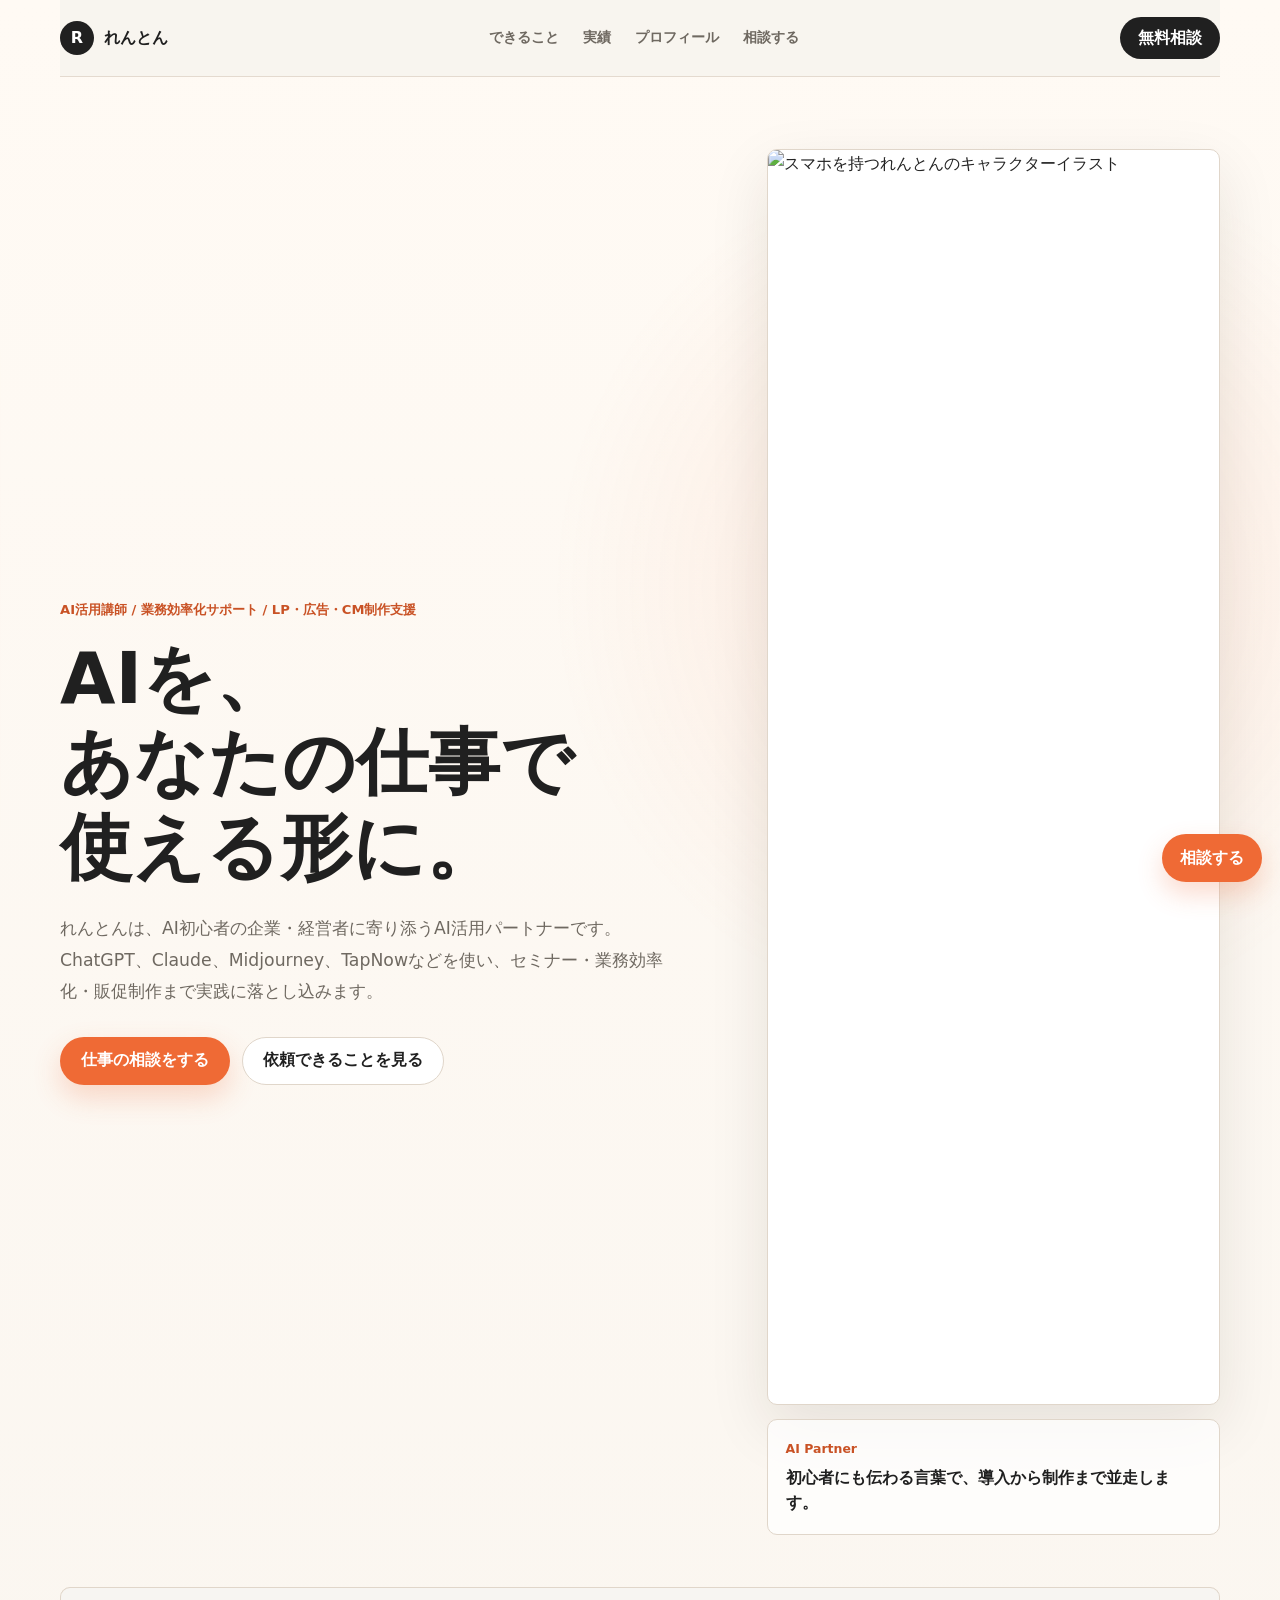
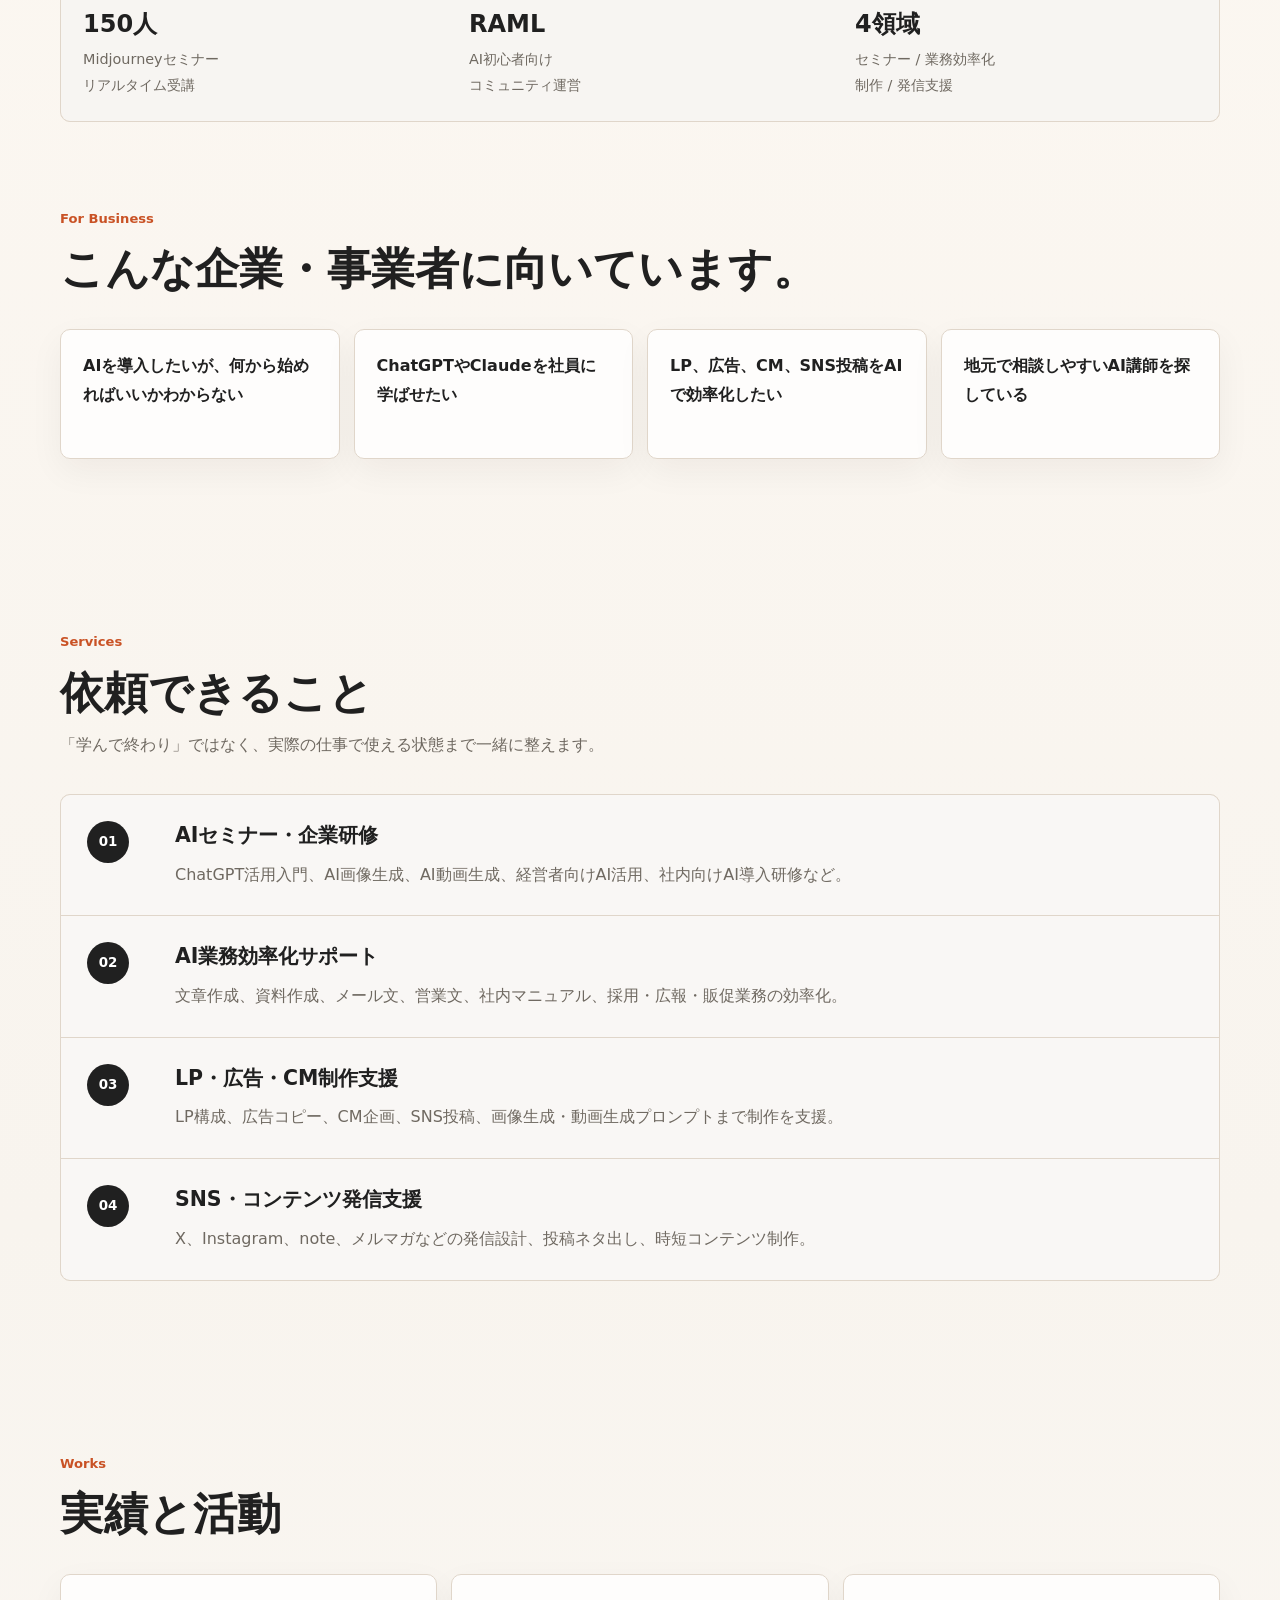
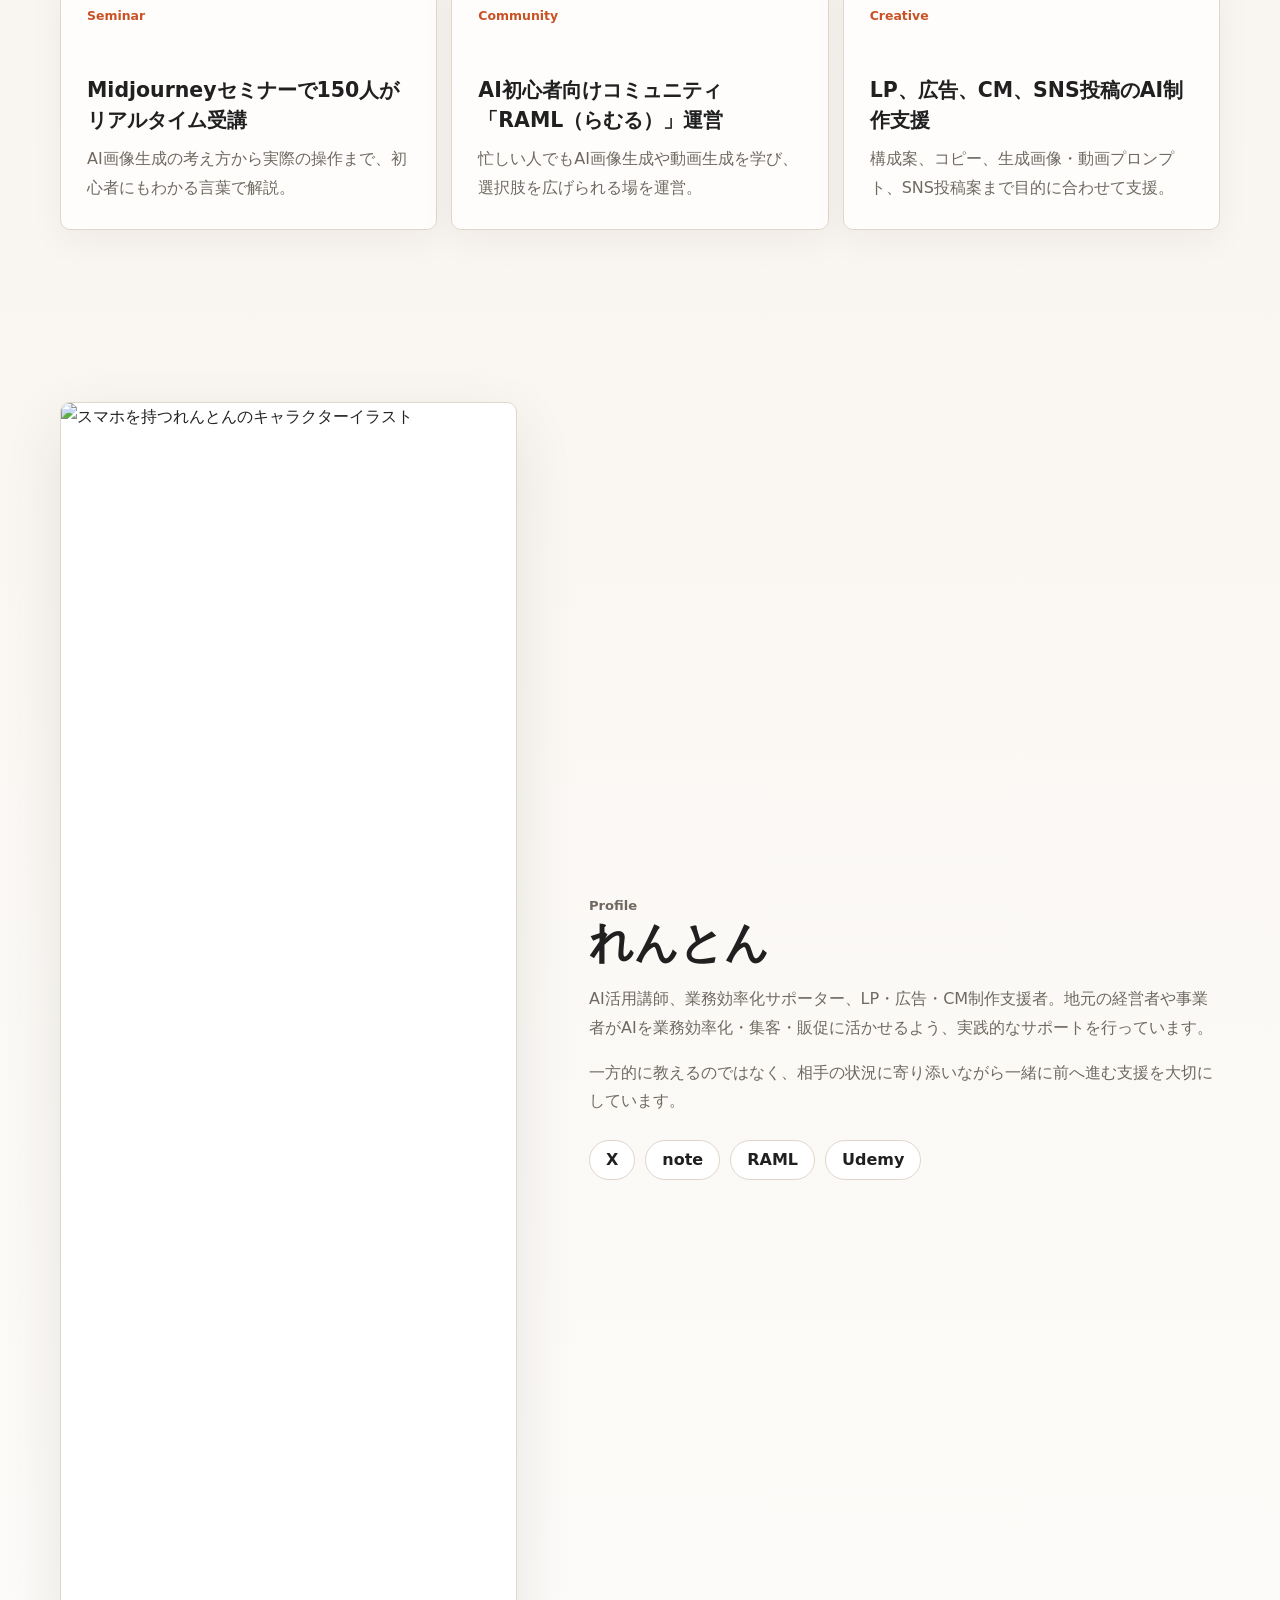
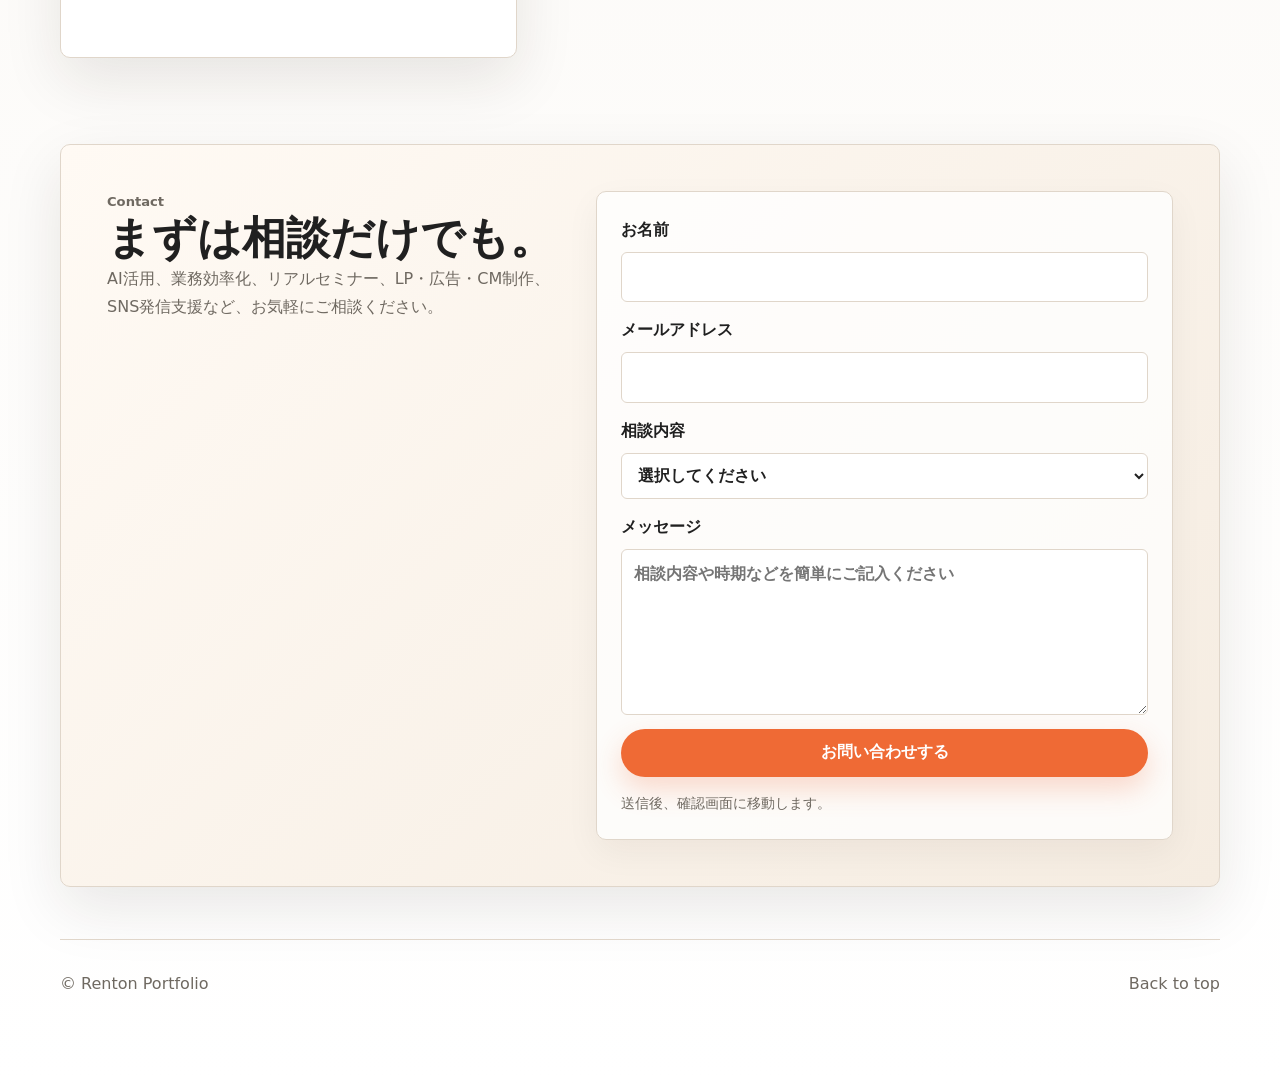
==== index.html @ 9083d39f "Add files via upload" ====
<!doctype html>
<html lang="ja">
  <head>
    <meta charset="utf-8" />
    <meta name="viewport" content="width=device-width, initial-scale=1" />
    <title>れんとん | 地元企業のためのAI活用講師・制作支援パートナー</title>
    <meta
      name="description"
      content="れんとんは、地元企業・経営者に寄り添うAI活用講師です。AIセミナー、ChatGPT・Claudeを使った業務効率化、LP・広告・CM制作、SNS発信支援まで実践につながる形でサポートします。"
    />
    <meta property="og:title" content="れんとん | AI活用講師・制作支援パートナー" />
    <meta property="og:description" content="AIを難しく感じている企業・事業者へ。業務効率化、セミナー、LP・広告・CM制作まで並走します。" />
    <meta property="og:type" content="website" />
    <meta property="og:image" content="assets/renton-hero-selfie-final-20260525.png" />
    <link rel="preload" href="assets/renton-hero-selfie-final-20260525.png" as="image" />
    <link rel="stylesheet" href="styles.css?v=portfolio-20260526-2" />
  </head>
  <body>
    <a class="skip-link" href="#main">本文へスキップ</a>

    <header class="site-header">
      <a class="brand" href="#top" aria-label="トップへ">
        <span class="brand-mark">R</span>
        <span>れんとん</span>
      </a>
      <nav class="nav-links" aria-label="主要ナビゲーション">
        <a href="#services">できること</a>
        <a href="#works">実績</a>
        <a href="#profile">プロフィール</a>
        <a href="#contact">相談する</a>
      </nav>
      <a class="header-cta" href="#contact">無料相談</a>
    </header>

    <main id="main">
      <section class="hero" id="top">
        <div class="hero-copy reveal">
          <p class="eyebrow">AI活用講師 / 業務効率化サポート / LP・広告・CM制作支援</p>
          <h1>
            <span>AIを、</span>
            <span>あなたの仕事で</span>
            <span>使える形に。</span>
          </h1>
          <p class="lead">
            れんとんは、AI初心者の企業・経営者に寄り添うAI活用パートナーです。ChatGPT、Claude、Midjourney、TapNowなどを使い、セミナー・業務効率化・販促制作まで実践に落とし込みます。
          </p>
          <div class="hero-actions">
            <a class="button primary" href="#contact">仕事の相談をする</a>
            <a class="button secondary" href="#services">依頼できることを見る</a>
          </div>
        </div>

        <div class="hero-card reveal">
          <div class="portrait">
            <img src="assets/renton-hero-selfie-final-20260525.png" alt="スマホを持つれんとんのキャラクターイラスト" width="1254" height="1254" />
          </div>
          <div class="role-card">
            <span>AI Partner</span>
            <strong>初心者にも伝わる言葉で、導入から制作まで並走します。</strong>
          </div>
        </div>
      </section>

      <section class="proof-band" aria-label="主な実績">
        <div>
          <strong>150人</strong>
          <span>Midjourneyセミナー<br />リアルタイム受講</span>
        </div>
        <div>
          <strong>RAML</strong>
          <span>AI初心者向け<br />コミュニティ運営</span>
        </div>
        <div>
          <strong>4領域</strong>
          <span>セミナー / 業務効率化<br />制作 / 発信支援</span>
        </div>
      </section>

      <section class="section audience-section">
        <div class="section-heading reveal">
          <p class="eyebrow">For Business</p>
          <h2>こんな企業・事業者に向いています。</h2>
        </div>
        <div class="audience-grid">
          <article class="audience-card reveal">AIを導入したいが、何から始めればいいかわからない</article>
          <article class="audience-card reveal">ChatGPTやClaudeを社員に学ばせたい</article>
          <article class="audience-card reveal">LP、広告、CM、SNS投稿をAIで効率化したい</article>
          <article class="audience-card reveal">地元で相談しやすいAI講師を探している</article>
        </div>
      </section>

      <section class="section services" id="services">
        <div class="section-heading reveal">
          <p class="eyebrow">Services</p>
          <h2>依頼できること</h2>
          <p>「学んで終わり」ではなく、実際の仕事で使える状態まで一緒に整えます。</p>
        </div>
        <div class="service-list">
          <article class="service-item reveal">
            <span>01</span>
            <div>
              <h3>AIセミナー・企業研修</h3>
              <p>ChatGPT活用入門、AI画像生成、AI動画生成、経営者向けAI活用、社内向けAI導入研修など。</p>
            </div>
          </article>
          <article class="service-item reveal">
            <span>02</span>
            <div>
              <h3>AI業務効率化サポート</h3>
              <p>文章作成、資料作成、メール文、営業文、社内マニュアル、採用・広報・販促業務の効率化。</p>
            </div>
          </article>
          <article class="service-item reveal">
            <span>03</span>
            <div>
              <h3>LP・広告・CM制作支援</h3>
              <p>LP構成、広告コピー、CM企画、SNS投稿、画像生成・動画生成プロンプトまで制作を支援。</p>
            </div>
          </article>
          <article class="service-item reveal">
            <span>04</span>
            <div>
              <h3>SNS・コンテンツ発信支援</h3>
              <p>X、Instagram、note、メルマガなどの発信設計、投稿ネタ出し、時短コンテンツ制作。</p>
            </div>
          </article>
        </div>
      </section>

      <section class="section works" id="works">
        <div class="section-heading reveal">
          <p class="eyebrow">Works</p>
          <h2>実績と活動</h2>
        </div>
        <div class="work-grid">
          <article class="work-card reveal">
            <span>Seminar</span>
            <h3>Midjourneyセミナーで150人がリアルタイム受講</h3>
            <p>AI画像生成の考え方から実際の操作まで、初心者にもわかる言葉で解説。</p>
          </article>
          <article class="work-card reveal">
            <span>Community</span>
            <h3>AI初心者向けコミュニティ「RAML（らむる）」運営</h3>
            <p>忙しい人でもAI画像生成や動画生成を学び、選択肢を広げられる場を運営。</p>
          </article>
          <article class="work-card reveal">
            <span>Creative</span>
            <h3>LP、広告、CM、SNS投稿のAI制作支援</h3>
            <p>構成案、コピー、生成画像・動画プロンプト、SNS投稿案まで目的に合わせて支援。</p>
          </article>
        </div>
      </section>

      <section class="section profile" id="profile">
        <div class="profile-image reveal">
          <img src="assets/renton-hero-selfie-final-20260525.png" alt="スマホを持つれんとんのキャラクターイラスト" width="1254" height="1254" loading="lazy" />
        </div>
        <div class="profile-copy reveal">
          <p class="eyebrow">Profile</p>
          <h2>れんとん</h2>
          <p>
            AI活用講師、業務効率化サポーター、LP・広告・CM制作支援者。地元の経営者や事業者がAIを業務効率化・集客・販促に活かせるよう、実践的なサポートを行っています。
          </p>
          <p>
            一方的に教えるのではなく、相手の状況に寄り添いながら一緒に前へ進む支援を大切にしています。
          </p>
          <div class="social-row">
            <a href="#">X</a>
            <a href="#">note</a>
            <a href="#">RAML</a>
            <a href="#">Udemy</a>
          </div>
        </div>
      </section>

      <section class="contact" id="contact">
        <div class="contact-copy reveal">
          <p class="eyebrow">Contact</p>
          <h2>まずは相談だけでも。</h2>
          <p>AI活用、業務効率化、リアルセミナー、LP・広告・CM制作、SNS発信支援など、お気軽にご相談ください。</p>
        </div>
        <form class="contact-form reveal" name="contact" method="POST" action="/thanks.html" data-netlify="true">
          <input type="hidden" name="form-name" value="contact" />
          <label>
            お名前
            <input type="text" name="name" autocomplete="name" required />
          </label>
          <label>
            メールアドレス
            <input type="email" name="email" autocomplete="email" required />
          </label>
          <label>
            相談内容
            <select name="topic" required>
              <option value="">選択してください</option>
              <option>AIセミナー・企業研修</option>
              <option>AI業務効率化サポート</option>
              <option>LP・広告・CM制作支援</option>
              <option>SNS・コンテンツ発信支援</option>
              <option>その他の相談</option>
            </select>
          </label>
          <label>
            メッセージ
            <textarea name="message" rows="5" required placeholder="相談内容や時期などを簡単にご記入ください"></textarea>
          </label>
          <button class="button primary" type="submit">お問い合わせする</button>
          <p class="form-note">送信後、確認画面に移動します。</p>
        </form>
      </section>
    </main>

    <footer class="site-footer">
      <p>© Renton Portfolio</p>
      <a href="#top">Back to top</a>
    </footer>

    <a class="floating-cta" href="#contact">相談する</a>
    <script src="script.js"></script>
  </body>
</html>
---- styles.css ----
:root {
  --bg: #f8f4ee;
  --surface: #ffffff;
  --ink: #202020;
  --muted: #6f6961;
  --line: #e0d6ca;
  --orange: #ef6a35;
  --orange-dark: #c95225;
  --navy: #1f303d;
  --cream: #fff8ef;
  --shadow: 0 22px 60px rgba(35, 28, 22, 0.1);
  --radius: 10px;
  font-family: "Hiragino Sans", "Yu Gothic", "Meiryo", system-ui, sans-serif;
  color: var(--ink);
  background: var(--bg);
  scroll-behavior: smooth;
}

* {
  box-sizing: border-box;
}

body {
  min-width: 320px;
  margin: 0;
  color: var(--ink);
  background:
    radial-gradient(circle at 78% 10%, rgba(239, 106, 53, 0.12), transparent 28rem),
    linear-gradient(180deg, #fffaf4 0%, var(--bg) 48%, #fff 100%);
  font-size: 16px;
  line-height: 1.8;
  overflow-wrap: break-word;
}

a {
  color: inherit;
  text-decoration: none;
}

img {
  display: block;
  max-width: 100%;
}

button,
input,
select,
textarea {
  font: inherit;
}

.skip-link {
  position: fixed;
  top: 10px;
  left: 10px;
  z-index: 100;
  padding: 10px 14px;
  color: #fff;
  background: var(--ink);
  border-radius: 6px;
  transform: translateY(-140%);
}

.skip-link:focus {
  transform: translateY(0);
}

.site-header {
  position: sticky;
  top: 0;
  z-index: 50;
  display: grid;
  grid-template-columns: auto 1fr auto;
  gap: 24px;
  align-items: center;
  width: min(1160px, calc(100% - 32px));
  margin: 0 auto;
  padding: 16px 0;
  background: rgba(248, 244, 238, 0.88);
  border-bottom: 1px solid rgba(224, 214, 202, 0.84);
  backdrop-filter: blur(16px);
}

.brand {
  display: inline-flex;
  align-items: center;
  gap: 10px;
  min-height: 44px;
  font-weight: 900;
}

.brand-mark {
  display: grid;
  width: 34px;
  height: 34px;
  place-items: center;
  color: #fff;
  background: var(--ink);
  border-radius: 50%;
}

.nav-links {
  display: flex;
  justify-content: center;
  gap: 24px;
  color: var(--muted);
  font-size: 0.9rem;
  font-weight: 800;
}

.header-cta {
  display: inline-flex;
  min-height: 42px;
  align-items: center;
  justify-content: center;
  padding: 0 18px;
  color: #fff;
  background: var(--ink);
  border-radius: 999px;
  font-weight: 900;
}

.hero {
  display: grid;
  grid-template-columns: minmax(0, 1fr) minmax(330px, 0.72fr);
  gap: clamp(34px, 6vw, 78px);
  align-items: center;
  width: min(1160px, calc(100% - 32px));
  margin: 0 auto;
  padding: 72px 0 52px;
}

.eyebrow {
  margin: 0 0 14px;
  color: var(--orange-dark);
  font-size: 0.82rem;
  font-weight: 900;
  line-height: 1.7;
}

.hero h1,
.section-heading h2,
.profile-copy h2,
.contact h2 {
  margin: 0;
  font-weight: 900;
  letter-spacing: 0;
  line-height: 1.18;
}

.hero h1 {
  font-size: clamp(2.8rem, 5.6vw, 5.3rem);
}

.hero h1 span {
  display: block;
}

.lead {
  max-width: 690px;
  margin: 24px 0 0;
  color: var(--muted);
  font-size: clamp(1rem, 1.35vw, 1.12rem);
}

.hero-actions {
  display: flex;
  flex-wrap: wrap;
  gap: 12px;
  margin-top: 30px;
}

.button {
  display: inline-flex;
  min-height: 48px;
  align-items: center;
  justify-content: center;
  padding: 0 20px;
  border: 1px solid transparent;
  border-radius: 999px;
  cursor: pointer;
  font-weight: 900;
  line-height: 1.4;
  transition: transform 0.18s ease, background 0.18s ease, border-color 0.18s ease;
}

.button:hover,
.button:focus-visible,
.header-cta:hover,
.header-cta:focus-visible,
.floating-cta:hover,
.floating-cta:focus-visible {
  transform: translateY(-2px);
}

.button.primary {
  color: #fff;
  background: var(--orange);
  box-shadow: 0 12px 28px rgba(239, 106, 53, 0.24);
}

.button.primary:hover,
.button.primary:focus-visible {
  background: var(--orange-dark);
}

.button.secondary {
  color: var(--ink);
  background: #fff;
  border-color: var(--line);
}

.hero-card {
  display: grid;
  gap: 14px;
}

.portrait {
  overflow: hidden;
  background: #fff;
  border: 1px solid var(--line);
  border-radius: var(--radius);
  box-shadow: var(--shadow);
}

.portrait img,
.profile-image img {
  width: 100%;
  aspect-ratio: 1;
  object-fit: cover;
  object-position: 58% 44%;
  padding: 0;
  filter: saturate(0.94) contrast(0.98) brightness(1.02);
}

.role-card {
  display: grid;
  gap: 6px;
  padding: 18px;
  background: rgba(255, 255, 255, 0.76);
  border: 1px solid var(--line);
  border-radius: var(--radius);
}

.role-card span {
  color: var(--orange-dark);
  font-size: 0.78rem;
  font-weight: 900;
}

.role-card strong {
  line-height: 1.55;
}

.proof-band {
  display: grid;
  grid-template-columns: repeat(3, minmax(0, 1fr));
  width: min(1160px, calc(100% - 32px));
  margin: 0 auto;
  overflow: hidden;
  background: var(--line);
  border: 1px solid var(--line);
  border-radius: var(--radius);
}

.proof-band div {
  padding: 22px;
  background: rgba(255, 255, 255, 0.76);
}

.proof-band strong {
  display: block;
  font-size: 1.5rem;
  line-height: 1.2;
}

.proof-band span {
  display: block;
  margin-top: 8px;
  color: var(--muted);
  font-size: 0.9rem;
}

.section {
  width: min(1160px, calc(100% - 32px));
  margin: 0 auto;
  padding: 86px 0;
}

.section-heading {
  max-width: 760px;
  margin-bottom: 34px;
}

.section-heading h2,
.profile-copy h2,
.contact h2 {
  font-size: clamp(1.8rem, 3.4vw, 3.1rem);
}

.section-heading p:not(.eyebrow) {
  margin: 12px 0 0;
  color: var(--muted);
}

.audience-grid,
.work-grid {
  display: grid;
  grid-template-columns: repeat(4, minmax(0, 1fr));
  gap: 14px;
}

.audience-card,
.work-card,
.service-item,
.contact-form {
  background: rgba(255, 255, 255, 0.82);
  border: 1px solid var(--line);
  border-radius: var(--radius);
  box-shadow: 0 12px 34px rgba(35, 28, 22, 0.05);
}

.audience-card {
  min-height: 130px;
  padding: 22px;
  font-weight: 900;
}

.service-list {
  display: grid;
  gap: 1px;
  overflow: hidden;
  background: var(--line);
  border: 1px solid var(--line);
  border-radius: var(--radius);
}

.service-item {
  display: grid;
  grid-template-columns: 70px 1fr;
  gap: 18px;
  align-items: start;
  padding: 26px;
  border: 0;
  border-radius: 0;
  box-shadow: none;
}

.service-item span {
  display: grid;
  width: 42px;
  height: 42px;
  place-items: center;
  color: #fff;
  background: var(--ink);
  border-radius: 50%;
  font-size: 0.84rem;
  font-weight: 900;
}

.service-item h3,
.work-card h3 {
  margin: 0 0 10px;
  font-size: 1.28rem;
  line-height: 1.45;
}

.service-item p,
.work-card p,
.profile-copy p,
.contact p,
.form-note {
  margin: 0;
  color: var(--muted);
}

.work-grid {
  grid-template-columns: repeat(3, minmax(0, 1fr));
}

.work-card {
  padding: 26px;
}

.work-card span {
  display: inline-block;
  margin-bottom: 48px;
  color: var(--orange-dark);
  font-size: 0.78rem;
  font-weight: 900;
}

.profile {
  display: grid;
  grid-template-columns: minmax(280px, 0.42fr) minmax(0, 0.58fr);
  gap: clamp(34px, 6vw, 72px);
  align-items: center;
}

.profile-image {
  overflow: hidden;
  background: #fff;
  border: 1px solid var(--line);
  border-radius: var(--radius);
  box-shadow: var(--shadow);
}

.profile-copy p {
  margin-top: 16px;
}

.social-row {
  display: flex;
  flex-wrap: wrap;
  gap: 10px;
  margin-top: 24px;
}

.social-row a {
  display: inline-flex;
  min-height: 40px;
  align-items: center;
  justify-content: center;
  padding: 0 16px;
  background: #fff;
  border: 1px solid var(--line);
  border-radius: 999px;
  font-weight: 900;
}

.contact {
  display: grid;
  grid-template-columns: minmax(0, 0.88fr) minmax(340px, 1.12fr);
  gap: 36px;
  width: min(1160px, calc(100% - 32px));
  margin: 0 auto 52px;
  padding: 46px;
  color: var(--ink);
  background: linear-gradient(135deg, #fffaf4, #f5ece1);
  border: 1px solid var(--line);
  border-radius: var(--radius);
  box-shadow: var(--shadow);
}

.contact .eyebrow,
.contact p {
  color: var(--muted);
}

.contact-form {
  display: grid;
  gap: 14px;
  padding: 24px;
  color: var(--ink);
  background: rgba(255, 255, 255, 0.78);
}

.contact-form label {
  display: grid;
  gap: 7px;
  font-weight: 900;
}

.contact-form input,
.contact-form select,
.contact-form textarea {
  width: 100%;
  min-height: 46px;
  padding: 10px 12px;
  color: var(--ink);
  background: #fff;
  border: 1px solid var(--line);
  border-radius: 6px;
}

.contact-form textarea {
  resize: vertical;
}

.form-note {
  min-height: 24px;
  color: var(--muted);
  font-size: 0.86rem;
}

.site-footer {
  display: flex;
  justify-content: space-between;
  gap: 20px;
  width: min(1160px, calc(100% - 32px));
  margin: 0 auto;
  padding: 30px 0 86px;
  color: var(--muted);
  border-top: 1px solid var(--line);
}

.site-footer p {
  margin: 0;
}

.floating-cta {
  position: fixed;
  right: 18px;
  bottom: 18px;
  z-index: 40;
  display: inline-flex;
  min-height: 48px;
  align-items: center;
  justify-content: center;
  padding: 0 18px;
  color: #fff;
  background: var(--orange);
  border-radius: 999px;
  box-shadow: 0 12px 26px rgba(239, 106, 53, 0.24);
  font-weight: 900;
}

.reveal {
  opacity: 0;
  transform: translateY(16px);
  transition: opacity 0.45s ease, transform 0.45s ease;
}

.reveal.visible {
  opacity: 1;
  transform: translateY(0);
}

.thanks-page {
  display: grid;
  width: min(760px, calc(100% - 40px));
  min-height: 100vh;
  align-content: center;
  gap: 20px;
  margin: 0 auto;
}

.thanks-page h1 {
  margin: 0;
  font-size: clamp(2rem, 5vw, 4rem);
}

.thanks-page p:not(.eyebrow) {
  margin: 0;
  color: var(--muted);
}

.thanks-page .button {
  width: max-content;
}

@media (prefers-reduced-motion: reduce) {
  :root {
    scroll-behavior: auto;
  }

  *,
  *::before,
  *::after {
    transition-duration: 0.001ms !important;
    animation-duration: 0.001ms !important;
  }

  .reveal {
    opacity: 1;
    transform: none;
  }
}

@media (max-width: 960px) {
  .site-header {
    grid-template-columns: 1fr auto;
  }

  .nav-links {
    display: none;
  }

  .hero,
  .profile,
  .contact {
    grid-template-columns: 1fr;
  }

  .audience-grid,
  .work-grid {
    grid-template-columns: repeat(2, minmax(0, 1fr));
  }
}

@media (max-width: 640px) {
  body {
    font-size: 15px;
    line-height: 1.75;
  }

  .site-header {
    width: calc(100% - 28px);
    padding: 14px 0;
  }

  .brand span:last-child {
    display: none;
  }

  .header-cta {
    padding: 0 14px;
    font-size: 0.9rem;
  }

  .hero {
    width: calc(100% - 28px);
    gap: 28px;
    padding: 42px 0 42px;
  }

  .hero h1 {
    font-size: clamp(2.15rem, 9vw, 2.8rem);
    line-height: 1.28;
  }

  .lead,
  .section-heading p:not(.eyebrow),
  .service-item p,
  .work-card p,
  .profile-copy p,
  .contact p,
  .form-note,
  .role-card strong {
    font-size: 0.96rem;
    line-height: 1.78;
  }

  .hero-actions {
    flex-direction: column;
    margin-top: 24px;
  }

  .button {
    width: 100%;
  }

  .portrait img,
  .profile-image img {
    object-position: 58% 44%;
  }

  .proof-band {
    grid-template-columns: 1fr;
    width: calc(100% - 28px);
  }

  .section {
    width: calc(100% - 28px);
    padding: 58px 0;
  }

  .section-heading {
    margin-bottom: 24px;
  }

  .section-heading h2,
  .profile-copy h2,
  .contact h2 {
    font-size: clamp(1.55rem, 6.6vw, 2.1rem);
    line-height: 1.36;
  }

  .audience-grid,
  .work-grid {
    grid-template-columns: 1fr;
  }

  .audience-card {
    min-height: auto;
    padding: 18px;
  }

  .service-item {
    grid-template-columns: 1fr;
    gap: 14px;
    padding: 22px;
  }

  .service-item h3,
  .work-card h3 {
    font-size: 1.12rem;
    line-height: 1.5;
  }

  .work-card span {
    margin-bottom: 22px;
  }

  .contact {
    width: calc(100% - 28px);
    padding: 28px 18px;
  }

  .contact-form {
    padding: 18px;
  }

  .site-footer {
    display: grid;
    width: calc(100% - 28px);
  }

  .floating-cta {
    right: 12px;
    bottom: 12px;
  }
}
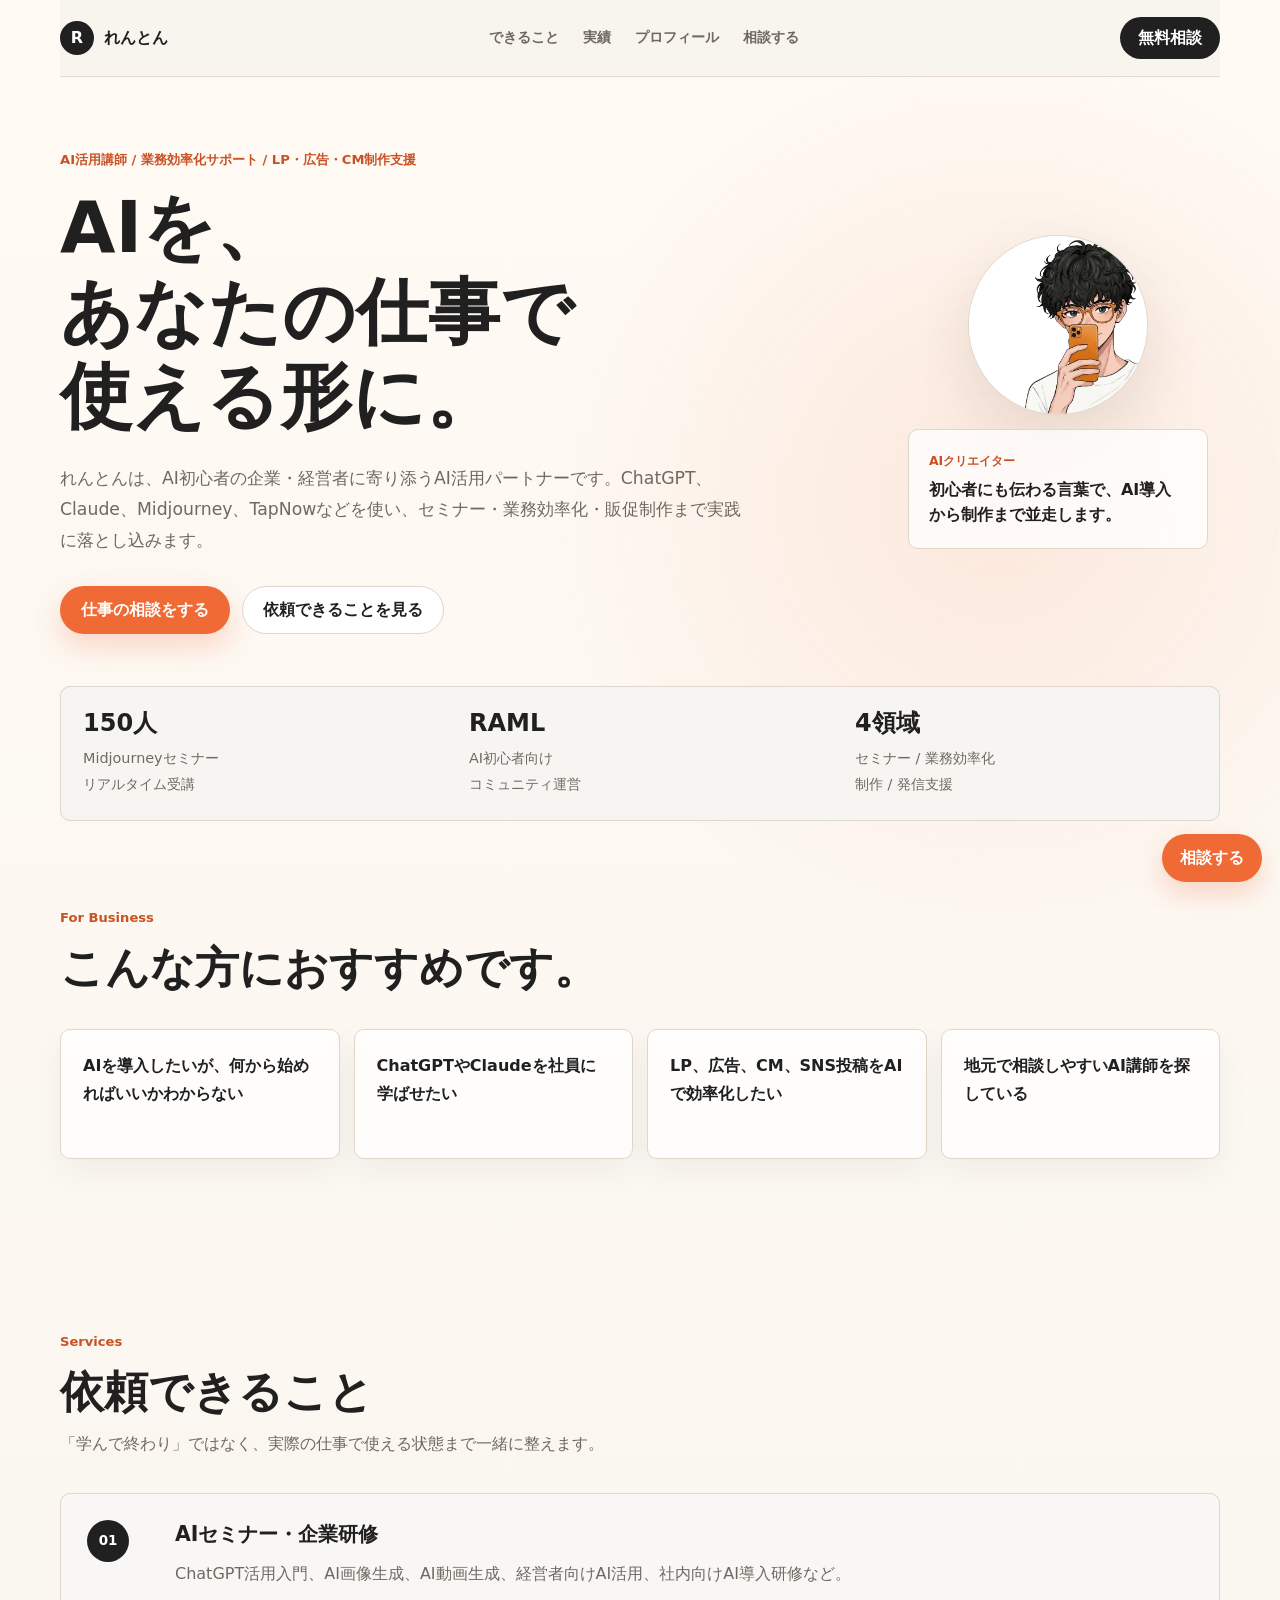
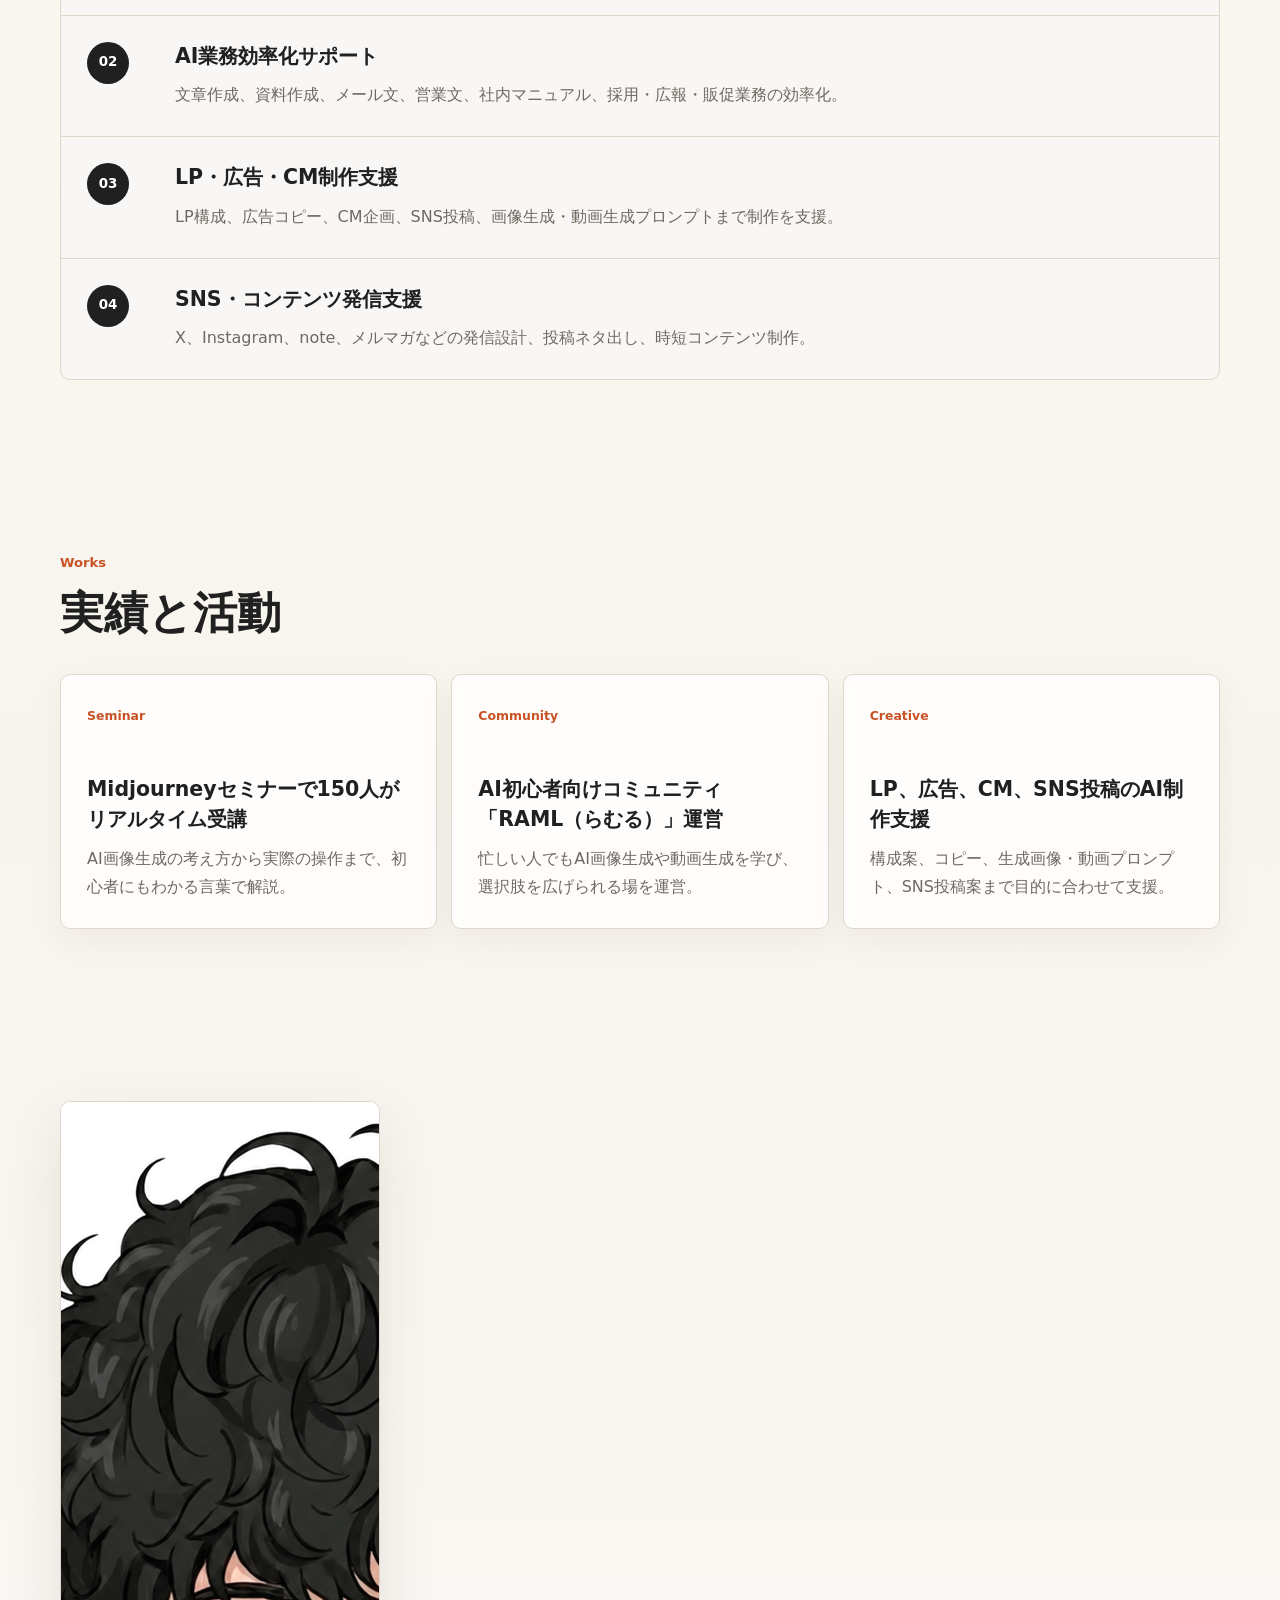
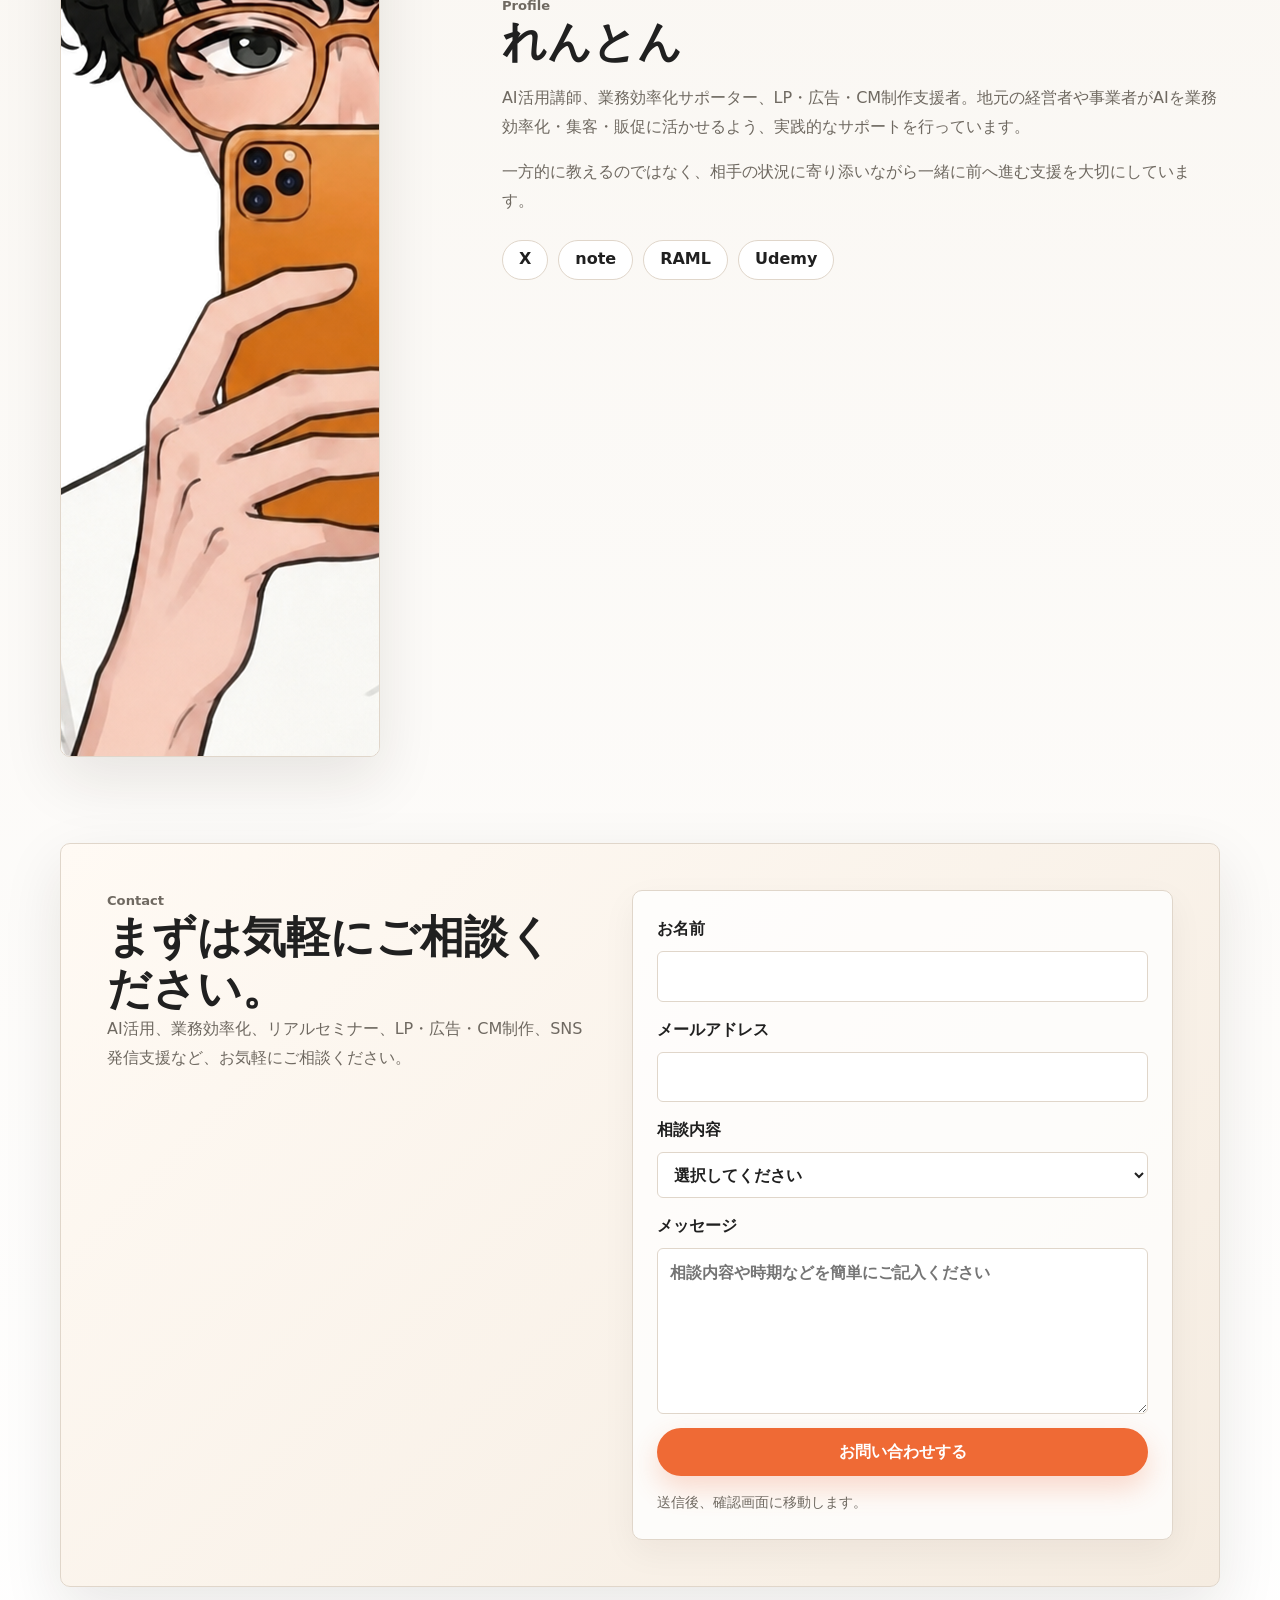
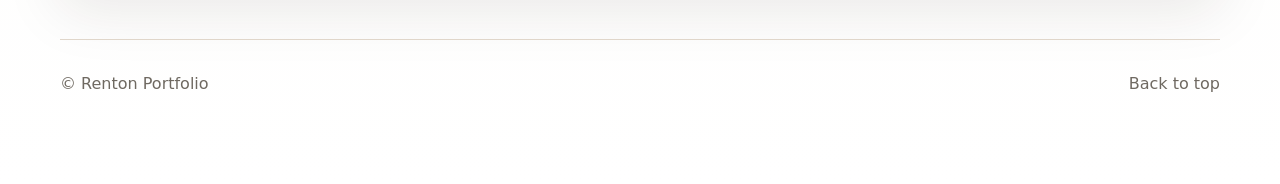
==== commit bec1e1eb: "Add files via upload" ====
--- a/index.html
+++ b/index.html
@@ -13,7 +13,7 @@
     <meta property="og:type" content="website" />
     <meta property="og:image" content="assets/renton-hero-selfie-final-20260525.png" />
     <link rel="preload" href="assets/renton-hero-selfie-final-20260525.png" as="image" />
-    <link rel="stylesheet" href="styles.css?v=portfolio-20260526-2" />
+    <link rel="stylesheet" href="styles.css?v=portfolio-20260526-7" />
   </head>
   <body>
     <a class="skip-link" href="#main">本文へスキップ</a>
@@ -50,13 +50,13 @@
           </div>
         </div>
 
-        <div class="hero-card reveal">
+        <div class="hero-card profile-badge reveal">
           <div class="portrait">
             <img src="assets/renton-hero-selfie-final-20260525.png" alt="スマホを持つれんとんのキャラクターイラスト" width="1254" height="1254" />
           </div>
           <div class="role-card">
-            <span>AI Partner</span>
-            <strong>初心者にも伝わる言葉で、導入から制作まで並走します。</strong>
+            <span>AIクリエイター</span>
+            <strong>初心者にも伝わる言葉で、AI導入から制作まで並走します。</strong>
           </div>
         </div>
       </section>
@@ -79,7 +79,7 @@
       <section class="section audience-section">
         <div class="section-heading reveal">
           <p class="eyebrow">For Business</p>
-          <h2>こんな企業・事業者に向いています。</h2>
+          <h2>こんな方におすすめです。</h2>
         </div>
         <div class="audience-grid">
           <article class="audience-card reveal">AIを導入したいが、何から始めればいいかわからない</article>
@@ -176,7 +176,7 @@
       <section class="contact" id="contact">
         <div class="contact-copy reveal">
           <p class="eyebrow">Contact</p>
-          <h2>まずは相談だけでも。</h2>
+          <h2>まずは気軽にご相談ください。</h2>
           <p>AI活用、業務効率化、リアルセミナー、LP・広告・CM制作、SNS発信支援など、お気軽にご相談ください。</p>
         </div>
         <form class="contact-form reveal" name="contact" method="POST" action="/thanks.html" data-netlify="true">
--- a/styles.css
+++ b/styles.css
@@ -122,8 +122,8 @@
 
 .hero {
   display: grid;
-  grid-template-columns: minmax(0, 1fr) minmax(330px, 0.72fr);
-  gap: clamp(34px, 6vw, 78px);
+  grid-template-columns: minmax(0, 1fr) minmax(260px, 0.42fr);
+  gap: clamp(32px, 5vw, 64px);
   align-items: center;
   width: min(1160px, calc(100% - 32px));
   margin: 0 auto;
@@ -213,22 +213,39 @@
 .hero-card {
   display: grid;
   gap: 14px;
+  width: min(100%, 300px);
+  justify-self: center;
+}
+
+.profile-badge {
+  align-self: center;
 }
 
 .portrait {
   overflow: hidden;
+  width: 180px;
+  height: 180px;
+  justify-self: center;
   background: #fff;
   border: 1px solid var(--line);
-  border-radius: var(--radius);
+  border-radius: 50%;
   box-shadow: var(--shadow);
 }
 
-.portrait img,
+.portrait img {
+  width: 100%;
+  height: 100%;
+  object-fit: cover;
+  object-position: 58% 35%;
+  padding: 0;
+  filter: saturate(0.94) contrast(0.98) brightness(1.02);
+}
+
 .profile-image img {
   width: 100%;
-  aspect-ratio: 1;
+  aspect-ratio: 4 / 3;
   object-fit: cover;
-  object-position: 58% 44%;
+  object-position: 58% 38%;
   padding: 0;
   filter: saturate(0.94) contrast(0.98) brightness(1.02);
 }
@@ -236,7 +253,7 @@
 .role-card {
   display: grid;
   gap: 6px;
-  padding: 18px;
+  padding: 20px;
   background: rgba(255, 255, 255, 0.76);
   border: 1px solid var(--line);
   border-radius: var(--radius);
@@ -290,6 +307,10 @@
 .section-heading {
   max-width: 760px;
   margin-bottom: 34px;
+}
+
+.section-heading h2 {
+  max-width: 14em;
 }
 
 .section-heading h2,
@@ -392,13 +413,14 @@
 
 .profile {
   display: grid;
-  grid-template-columns: minmax(280px, 0.42fr) minmax(0, 0.58fr);
+  grid-template-columns: minmax(220px, 0.34fr) minmax(0, 0.66fr);
   gap: clamp(34px, 6vw, 72px);
   align-items: center;
 }
 
 .profile-image {
   overflow: hidden;
+  width: min(100%, 320px);
   background: #fff;
   border: 1px solid var(--line);
   border-radius: var(--radius);
@@ -430,7 +452,7 @@
 
 .contact {
   display: grid;
-  grid-template-columns: minmax(0, 0.88fr) minmax(340px, 1.12fr);
+  grid-template-columns: minmax(0, 0.95fr) minmax(340px, 1.05fr);
   gap: 36px;
   width: min(1160px, calc(100% - 32px));
   margin: 0 auto 52px;
@@ -445,6 +467,10 @@
 .contact .eyebrow,
 .contact p {
   color: var(--muted);
+}
+
+.contact-copy h2 {
+  max-width: 520px;
 }
 
 .contact-form {
@@ -614,6 +640,26 @@
     padding: 42px 0 42px;
   }
 
+  .hero-card {
+    width: min(100%, 100%);
+    justify-self: center;
+  }
+
+  .profile-badge {
+    grid-template-columns: 92px 1fr;
+    align-items: center;
+    width: 100%;
+  }
+
+  .portrait {
+    width: 92px;
+    height: 92px;
+  }
+
+  .role-card {
+    padding: 16px;
+  }
+
   .hero h1 {
     font-size: clamp(2.15rem, 9vw, 2.8rem);
     line-height: 1.28;
@@ -640,9 +686,13 @@
     width: 100%;
   }
 
-  .portrait img,
   .profile-image img {
-    object-position: 58% 44%;
+    object-position: 58% 38%;
+  }
+
+  .profile-image {
+    width: min(100%, 260px);
+    justify-self: center;
   }
 
   .proof-band {
@@ -666,6 +716,14 @@
     line-height: 1.36;
   }
 
+  .section-heading h2 {
+    max-width: 11em;
+  }
+
+  .contact-copy h2 {
+    max-width: 12em;
+  }
+
   .audience-grid,
   .work-grid {
     grid-template-columns: 1fr;
